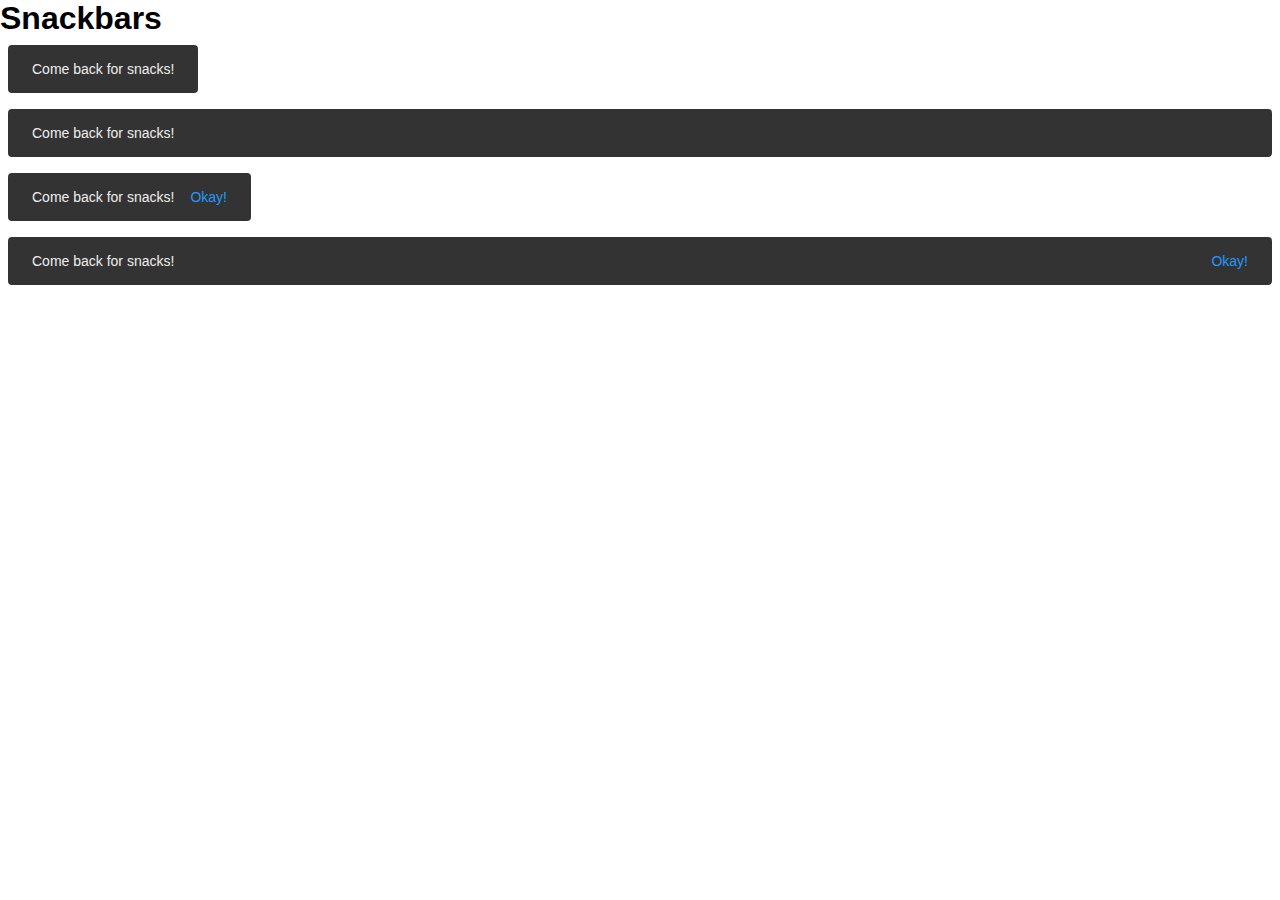
==== geo-css-19-06/index.html @ ca4b486c "initial version with snackbar" ====
<!DOCTYPE html>
<html>
<head>
    <meta charset='utf-8'>
    <meta http-equiv='X-UA-Compatible' content='IE=edge'>
    <title>Components</title>
    <meta name='viewport' content='width=device-width, initial-scale=1'>
    <link rel='stylesheet' type='text/css' href='css/index.css'>
    <!--<script src='main.js'></script>-->
</head>
<body>
    <article>
        <h1>Snackbars</h1>
        <section class="snackbar">
            <div class="snackbar__text">Come back for snacks!</div>
        </section>
        
        <section class="snackbar snackbar--full-width">
            <div class="snackbar__text">Come back for snacks!</div>
        </section>
        
        <section class="snackbar">
            <div class="snackbar__text">Come back for snacks!</div>
            <a class="snackbar__button" href="javascript:;">Okay!</a>
        </section>
        
        <section class="snackbar snackbar--full-width">
            <div class="snackbar__text">Come back for snacks!</div>
            <a class="snackbar__button" href="javascript:;">Okay!</a>
        </section>
    </article>
</body>
</html>
---- geo-css-19-06/css/index.css ----
html, body {
  padding: 0;
  margin: 0;
  width: 100%;
  font-size: 100%;
  font-family: -apple-system, BlinkMacSystemFont, "Segoe UI", Roboto, Oxygen, Ubuntu, Cantarell, "Open Sans", "Helvetica Neue", sans-serif;
}

* {
  margin: 0;
  padding: 0;
}

* {
  color: inherit;
  background: inherit;
  text-decoration: inherit;
}

a:hover {
  text-decoration: underline;
}

/*

42	66
33	53
26	43
20	34
16	28
13	24

	("xs":  (6px,8px)),
	("sm": (12px,16px)),
	("md": (18px,24px)),
	("lg": (24px,32px)),
	("xl": (72px,96px)),
	("none": (0px,0px))
*/
/*

42	66
33	53
26	43
20	34
16	28
13	24

	("xs":  (6px,8px)),
	("sm": (12px,16px)),
	("md": (18px,24px)),
	("lg": (24px,32px)),
	("xl": (72px,96px)),
	("none": (0px,0px))
*/
/*

42	66
33	53
26	43
20	34
16	28
13	24

	("xs":  (6px,8px)),
	("sm": (12px,16px)),
	("md": (18px,24px)),
	("lg": (24px,32px)),
	("xl": (72px,96px)),
	("none": (0px,0px))
*/
.snackbar {
  padding: 12px;
  margin: 6px;
  font-size: 14px;
  border-radius: 4px;
  display: inline-flex;
  align-items: center;
  background: #333;
  color: #eee;
}
@media (min-width: 600px) {
  .snackbar {
    padding: 13px;
  }
}
@media (min-width: 768px) {
  .snackbar {
    padding: 14px;
  }
}
@media (min-width: 992px) {
  .snackbar {
    padding: 15px;
  }
}
@media (min-width: 1200px) {
  .snackbar {
    padding: 16px;
  }
}
@media (min-width: 600px) {
  .snackbar {
    margin: 6.5px;
  }
}
@media (min-width: 768px) {
  .snackbar {
    margin: 7px;
  }
}
@media (min-width: 992px) {
  .snackbar {
    margin: 7.5px;
  }
}
@media (min-width: 1200px) {
  .snackbar {
    margin: 8px;
  }
}

.snackbar--full-width {
  display: flex;
}

.snackbar__text, .snackbar__button {
  margin-left: 6px;
  margin-right: 6px;
}
@media (min-width: 600px) {
  .snackbar__text, .snackbar__button {
    margin-left: 6.5px;
  }
}
@media (min-width: 768px) {
  .snackbar__text, .snackbar__button {
    margin-left: 7px;
  }
}
@media (min-width: 992px) {
  .snackbar__text, .snackbar__button {
    margin-left: 7.5px;
  }
}
@media (min-width: 1200px) {
  .snackbar__text, .snackbar__button {
    margin-left: 8px;
  }
}
@media (min-width: 600px) {
  .snackbar__text, .snackbar__button {
    margin-right: 6.5px;
  }
}
@media (min-width: 768px) {
  .snackbar__text, .snackbar__button {
    margin-right: 7px;
  }
}
@media (min-width: 992px) {
  .snackbar__text, .snackbar__button {
    margin-right: 7.5px;
  }
}
@media (min-width: 1200px) {
  .snackbar__text, .snackbar__button {
    margin-right: 8px;
  }
}

.snackbar__text {
  flex: 1;
  color: #eee;
}

.snackbar__button {
  color: #29f;
}

/*# sourceMappingURL=index.css.map */
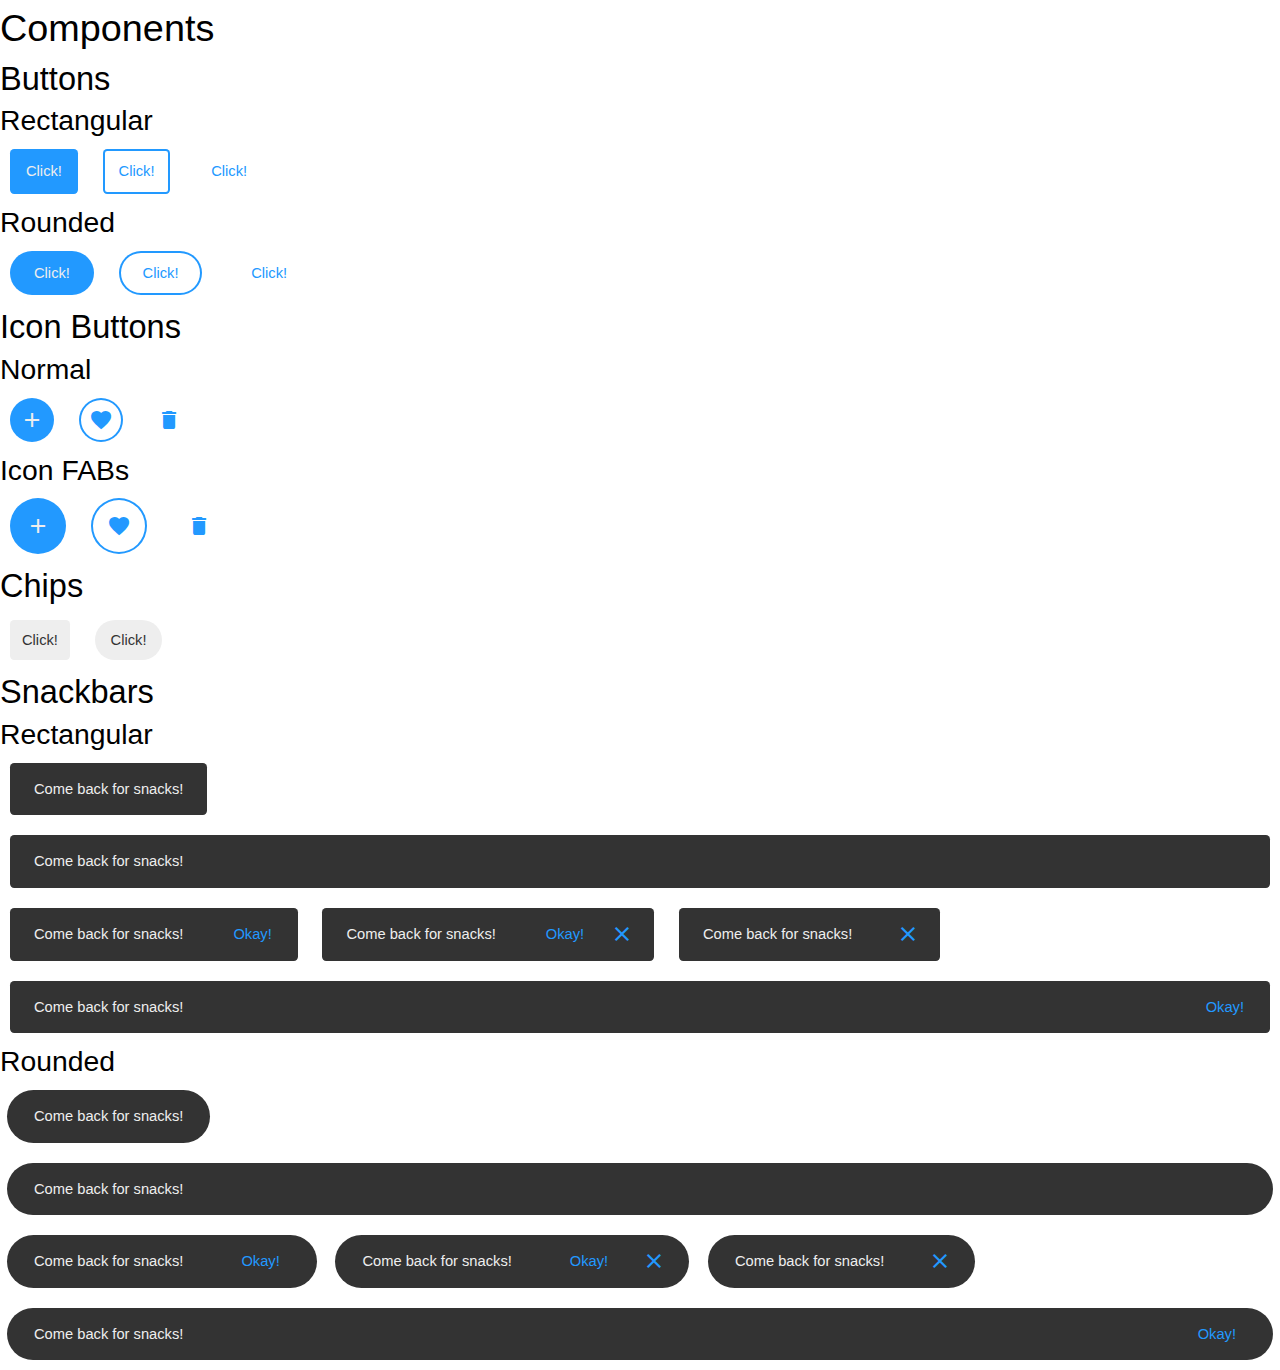
==== commit 74d47446: "new components, added demo" ====
--- a/geo-css-19-06/index.html
+++ b/geo-css-19-06/index.html
@@ -1,33 +1,135 @@
 <!DOCTYPE html>
-<html>
+<html lang="en">
 <head>
     <meta charset='utf-8'>
     <meta http-equiv='X-UA-Compatible' content='IE=edge'>
     <title>Components</title>
     <meta name='viewport' content='width=device-width, initial-scale=1'>
     <link rel='stylesheet' type='text/css' href='css/index.css'>
+    <link rel="stylesheet" type="text/css" href="https://fonts.googleapis.com/icon?family=Material+Icons">
     <!--<script src='main.js'></script>-->
 </head>
-<body>
+<body class="force-no-outline">
+    <h1>Components</h1>
     <article>
-        <h1>Snackbars</h1>
-        <section class="snackbar">
-            <div class="snackbar__text">Come back for snacks!</div>
+        <h2>Buttons</h2>
+        <section>
+        	<h3>Rectangular</h3>
+        	<button class="button">Click!</button>
+        	<button class="button button--outline">Click!</button>
+        	<button class="button button--text">Click!</button>
         </section>
         
-        <section class="snackbar snackbar--full-width">
-            <div class="snackbar__text">Come back for snacks!</div>
-        </section>
-        
-        <section class="snackbar">
-            <div class="snackbar__text">Come back for snacks!</div>
-            <a class="snackbar__button" href="javascript:;">Okay!</a>
-        </section>
-        
-        <section class="snackbar snackbar--full-width">
-            <div class="snackbar__text">Come back for snacks!</div>
-            <a class="snackbar__button" href="javascript:;">Okay!</a>
+        <section>
+        	<h3>Rounded</h3>
+        	<button class="button button--round">Click!</button>
+        	<button class="button button--round button--outline">Click!</button>
+        	<button class="button button--round button--text">Click!</button>
         </section>
     </article>
+    <article>
+        <h2>Icon Buttons</h2>
+        <section>
+            <h3>Normal</h3>
+        	<button class="material-icons button button--icon">add</button>
+        	<button class="material-icons button button--icon button--outline">favorite</button>
+        	<button class="material-icons button button--icon button--text">delete</button>
+        </section>
+        <section>
+            <h3>Icon FABs</h3>
+        	<button class="material-icons button button--icon-fab">add</button>
+        	<button class="material-icons button button--icon-fab button--outline">favorite</button>
+        	<button class="material-icons button button--icon-fab button--text">delete</button>
+        </section>
+    </article>
+    <article>
+        <h2>Chips</h2>
+        <section>
+        	<span class="chip">Click!</span>
+        	<span class="chip chip--round">Click!</span>
+        </section>
+    </article>
+    <article>
+        <h2>Snackbars</h2>
+        <section>
+            <h3>Rectangular</h3>
+            <section class="snackbar">
+                <div class="snackbar__text">Come back for snacks!</div>
+            </section>
+            
+            <section class="snackbar snackbar--full-width">
+                <div class="snackbar__text">Come back for snacks!</div>
+            </section>
+            
+            <section class="snackbar">
+                <div class="snackbar__text">Come back for snacks!</div>
+                <div class="snackbar__actions">
+                    <button class="button button--text">Okay!</button>
+                </div>
+            </section>
+
+            <section class="snackbar">
+                <div class="snackbar__text">Come back for snacks!</div>
+                <div class="snackbar__actions">
+                    <button class="button button--text">Okay!</button>
+                    <button class="material-icons button button--icon button--text">close</button>
+                </div>
+            </section>
+
+            <section class="snackbar">
+                <div class="snackbar__text">Come back for snacks!</div>
+                <div class="snackbar__actions">
+                    <button class="material-icons button button--icon button--text">close</button>
+                </div>
+            </section>
+            
+            <section class="snackbar snackbar--full-width">
+                <div class="snackbar__text">Come back for snacks!</div>
+                <div class="snackbar__actions">
+                    <button class="button button--text">Okay!</button>
+                </div>
+            </section>
+        </section>
+        <section>
+            <h3>Rounded</h3>
+            <section class="snackbar snackbar--round">
+                <div class="snackbar__text">Come back for snacks!</div>
+            </section>
+            
+            <section class="snackbar snackbar--full-width snackbar--round">
+                <div class="snackbar__text">Come back for snacks!</div>
+            </section>
+            
+            <section class="snackbar snackbar--round">
+                    <div class="snackbar__text">Come back for snacks!</div>
+                    <div class="snackbar__actions">
+                        <button class="button button--text button--round">Okay!</button>
+                    </div>
+                </section>
+    
+                <section class="snackbar snackbar--round">
+                    <div class="snackbar__text">Come back for snacks!</div>
+                    <div class="snackbar__actions">
+                        <button class="button button--text button--round">Okay!</button>
+                        <button class="material-icons button button--icon button--text">close</button>
+                    </div>
+                </section>
+    
+                <section class="snackbar snackbar--round">
+                    <div class="snackbar__text">Come back for snacks!</div>
+                    <div class="snackbar__actions">
+                        <button class="material-icons button button--icon button--text">close</button>
+                    </div>
+                </section>
+            
+            <section class="snackbar snackbar--full-width snackbar--round">
+                <div class="snackbar__text">Come back for snacks!</div>
+                <div class="snackbar__actions">
+                    <button class="button button--text button--round">Okay!</button>
+                </div>
+            </section>
+        </section>
+    </article>
+    <script src="js/accessible-focus.js"></script>
 </body>
 </html>
--- a/geo-css-19-06/css/index.css
+++ b/geo-css-19-06/css/index.css
@@ -1,181 +1 @@
-html, body {
-  padding: 0;
-  margin: 0;
-  width: 100%;
-  font-size: 100%;
-  font-family: -apple-system, BlinkMacSystemFont, "Segoe UI", Roboto, Oxygen, Ubuntu, Cantarell, "Open Sans", "Helvetica Neue", sans-serif;
-}
-
-* {
-  margin: 0;
-  padding: 0;
-}
-
-* {
-  color: inherit;
-  background: inherit;
-  text-decoration: inherit;
-}
-
-a:hover {
-  text-decoration: underline;
-}
-
-/*
-
-42	66
-33	53
-26	43
-20	34
-16	28
-13	24
-
-	("xs":  (6px,8px)),
-	("sm": (12px,16px)),
-	("md": (18px,24px)),
-	("lg": (24px,32px)),
-	("xl": (72px,96px)),
-	("none": (0px,0px))
-*/
-/*
-
-42	66
-33	53
-26	43
-20	34
-16	28
-13	24
-
-	("xs":  (6px,8px)),
-	("sm": (12px,16px)),
-	("md": (18px,24px)),
-	("lg": (24px,32px)),
-	("xl": (72px,96px)),
-	("none": (0px,0px))
-*/
-/*
-
-42	66
-33	53
-26	43
-20	34
-16	28
-13	24
-
-	("xs":  (6px,8px)),
-	("sm": (12px,16px)),
-	("md": (18px,24px)),
-	("lg": (24px,32px)),
-	("xl": (72px,96px)),
-	("none": (0px,0px))
-*/
-.snackbar {
-  padding: 12px;
-  margin: 6px;
-  font-size: 14px;
-  border-radius: 4px;
-  display: inline-flex;
-  align-items: center;
-  background: #333;
-  color: #eee;
-}
-@media (min-width: 600px) {
-  .snackbar {
-    padding: 13px;
-  }
-}
-@media (min-width: 768px) {
-  .snackbar {
-    padding: 14px;
-  }
-}
-@media (min-width: 992px) {
-  .snackbar {
-    padding: 15px;
-  }
-}
-@media (min-width: 1200px) {
-  .snackbar {
-    padding: 16px;
-  }
-}
-@media (min-width: 600px) {
-  .snackbar {
-    margin: 6.5px;
-  }
-}
-@media (min-width: 768px) {
-  .snackbar {
-    margin: 7px;
-  }
-}
-@media (min-width: 992px) {
-  .snackbar {
-    margin: 7.5px;
-  }
-}
-@media (min-width: 1200px) {
-  .snackbar {
-    margin: 8px;
-  }
-}
-
-.snackbar--full-width {
-  display: flex;
-}
-
-.snackbar__text, .snackbar__button {
-  margin-left: 6px;
-  margin-right: 6px;
-}
-@media (min-width: 600px) {
-  .snackbar__text, .snackbar__button {
-    margin-left: 6.5px;
-  }
-}
-@media (min-width: 768px) {
-  .snackbar__text, .snackbar__button {
-    margin-left: 7px;
-  }
-}
-@media (min-width: 992px) {
-  .snackbar__text, .snackbar__button {
-    margin-left: 7.5px;
-  }
-}
-@media (min-width: 1200px) {
-  .snackbar__text, .snackbar__button {
-    margin-left: 8px;
-  }
-}
-@media (min-width: 600px) {
-  .snackbar__text, .snackbar__button {
-    margin-right: 6.5px;
-  }
-}
-@media (min-width: 768px) {
-  .snackbar__text, .snackbar__button {
-    margin-right: 7px;
-  }
-}
-@media (min-width: 992px) {
-  .snackbar__text, .snackbar__button {
-    margin-right: 7.5px;
-  }
-}
-@media (min-width: 1200px) {
-  .snackbar__text, .snackbar__button {
-    margin-right: 8px;
-  }
-}
-
-.snackbar__text {
-  flex: 1;
-  color: #eee;
-}
-
-.snackbar__button {
-  color: #29f;
-}
-
-/*# sourceMappingURL=index.css.map */
+html,body,div,span,applet,object,iframe,h1,h2,h3,h4,h5,h6,p,blockquote,pre,a,abbr,acronym,address,big,cite,code,del,dfn,em,img,ins,kbd,q,s,samp,small,strike,strong,sub,sup,tt,var,b,u,i,center,dl,dt,dd,ol,ul,li,fieldset,form,label,legend,table,caption,tbody,tfoot,thead,tr,th,td,article,aside,canvas,details,embed,figure,figcaption,footer,header,hgroup,menu,nav,output,ruby,section,summary,time,mark,audio,video{margin:0;padding:0;border:0;font-size:100%;font:inherit;vertical-align:baseline}article,aside,details,figcaption,figure,footer,header,hgroup,menu,nav,section{display:block}body{line-height:1}ol,ul{list-style:none}blockquote,q{quotes:none}blockquote:before,blockquote:after,q:before,q:after{content:"";content:none}table{border-collapse:collapse;border-spacing:0}button{font-family:inherit}a{text-decoration:inherit}a:hover{text-decoration:underline}.force-no-outline button::-moz-focus-inner{border:0}.force-no-outline *{outline:none}html{font-size:100%;font-family:-apple-system,BlinkMacSystemFont,"Segoe UI",Roboto,Oxygen,Ubuntu,Cantarell,"Open Sans","Helvetica Neue",sans-serif}@media(min-width: 37.5rem){html{font-size:102.5%}}@media(min-width: 62rem){html{font-size:105%}}h1,.h1{font-size:2.25rem;font-weight:400;line-height:1.5}h2,.h2{font-size:1.9375rem;font-weight:400;line-height:1.4}h3,.h3{font-size:1.6875rem;font-weight:500;line-height:1.3}h4,.h4{font-size:1.5rem;font-weight:500;line-height:1.3}h5,.h5{font-size:1.3125rem;font-weight:500;line-height:1.2}h6,.h6{font-size:1.125rem;font-weight:600;line-height:1.2}p,.p1{font-size:1rem;font-weight:400;line-height:1.4}caption,figcaption,.p2{font-size:.875rem;font-weight:400;line-height:1.4}.button{padding-left:14px;padding-right:14px;padding-top:10px;padding-bottom:10px;margin:8px;font-size:.875rem;font-weight:400;line-height:1.4;border-radius:.25rem;position:relative;overflow:hidden;font-weight:500;background:#29f;color:#eee;border:0}@media(min-width: 37.5rem){.button{padding-left:15px}}@media(min-width: 62rem){.button{padding-left:16px}}@media(min-width: 37.5rem){.button{padding-right:15px}}@media(min-width: 62rem){.button{padding-right:16px}}@media(min-width: 37.5rem){.button{padding-top:11px}}@media(min-width: 62rem){.button{padding-top:12px}}@media(min-width: 37.5rem){.button{padding-bottom:11px}}@media(min-width: 62rem){.button{padding-bottom:12px}}@media(min-width: 37.5rem){.button{margin:9px}}@media(min-width: 62rem){.button{margin:10px}}.button::before,.button::after{content:"";position:absolute;top:0;left:0;right:0;bottom:0;background:currentColor;transition:opacity .1s ease-in;opacity:0}.button:hover::before,.button:focus::before,.button:active::after{opacity:.24}.button--round{padding-left:20px;padding-right:20px;border-radius:624.9375rem}@media(min-width: 37.5rem){.button--round{padding-left:22px}}@media(min-width: 62rem){.button--round{padding-left:24px}}@media(min-width: 37.5rem){.button--round{padding-right:22px}}@media(min-width: 62rem){.button--round{padding-right:24px}}.button--outline:hover::before,.button--outline:focus::before,.button--outline:active::after,.button--text:hover::before,.button--text:focus::before,.button--text:active::after{opacity:.18}.button--outline{box-shadow:inset #29f 0 0 0 2px;background:unset;color:#29f}.button--text{background:unset;color:#29f}.button--icon{padding:8px;border-radius:624.9375rem;font-weight:400;display:inline-block}@media(min-width: 37.5rem){.button--icon{padding:9px}}@media(min-width: 62rem){.button--icon{padding:10px}}.button--icon-fab{padding:14px;border-radius:624.9375rem;display:inline-block}@media(min-width: 37.5rem){.button--icon-fab{padding:15px}}@media(min-width: 62rem){.button--icon-fab{padding:16px}}.chip{padding-left:10px;padding-right:10px;padding-top:8px;padding-bottom:8px;margin:8px;font-size:.875rem;font-weight:400;line-height:1.4;border-radius:.25rem;display:inline-block;background:#eee;color:#333;border:0}@media(min-width: 37.5rem){.chip{padding-left:11px}}@media(min-width: 62rem){.chip{padding-left:12px}}@media(min-width: 37.5rem){.chip{padding-right:11px}}@media(min-width: 62rem){.chip{padding-right:12px}}@media(min-width: 37.5rem){.chip{padding-top:9px}}@media(min-width: 62rem){.chip{padding-top:10px}}@media(min-width: 37.5rem){.chip{padding-bottom:9px}}@media(min-width: 62rem){.chip{padding-bottom:10px}}@media(min-width: 37.5rem){.chip{margin:9px}}@media(min-width: 62rem){.chip{margin:10px}}.chip--round{padding-left:14px;padding-right:14px;border-radius:624.9375rem}@media(min-width: 37.5rem){.chip--round{padding-left:15px}}@media(min-width: 62rem){.chip--round{padding-left:16px}}@media(min-width: 37.5rem){.chip--round{padding-right:15px}}@media(min-width: 62rem){.chip--round{padding-right:16px}}.snackbar{margin:8px;font-size:.875rem;font-weight:400;line-height:1.4;border-radius:.25rem;display:inline-flex;align-items:center;background:#333;color:#eee}@media(min-width: 37.5rem){.snackbar{margin:9px}}@media(min-width: 62rem){.snackbar{margin:10px}}.snackbar--full-width{display:flex}.snackbar--round{border-radius:624.9375rem;padding-left:3px;padding-right:3px;margin-left:7px;margin-right:7px}.snackbar__text{margin-left:20px;margin-right:20px;margin-top:14px;margin-bottom:14px;color:#eee;flex:1}@media(min-width: 37.5rem){.snackbar__text{margin-left:22px}}@media(min-width: 62rem){.snackbar__text{margin-left:24px}}@media(min-width: 37.5rem){.snackbar__text{margin-right:22px}}@media(min-width: 62rem){.snackbar__text{margin-right:24px}}@media(min-width: 37.5rem){.snackbar__text{margin-top:15px}}@media(min-width: 62rem){.snackbar__text{margin-top:16px}}@media(min-width: 37.5rem){.snackbar__text{margin-bottom:15px}}@media(min-width: 62rem){.snackbar__text{margin-bottom:16px}}.snackbar__actions{display:flex;flex-direction:row;align-items:center;padding-left:8px;padding-right:8px}@media(min-width: 37.5rem){.snackbar__actions{padding-left:9px}}@media(min-width: 62rem){.snackbar__actions{padding-left:10px}}@media(min-width: 37.5rem){.snackbar__actions{padding-right:9px}}@media(min-width: 62rem){.snackbar__actions{padding-right:10px}}.snackbar__actions .button{margin:0;margin-left:0}@media(min-width: 37.5rem){.snackbar__actions .button{margin:0}}@media(min-width: 62rem){.snackbar__actions .button{margin:0}}/*# sourceMappingURL=index.css.map */
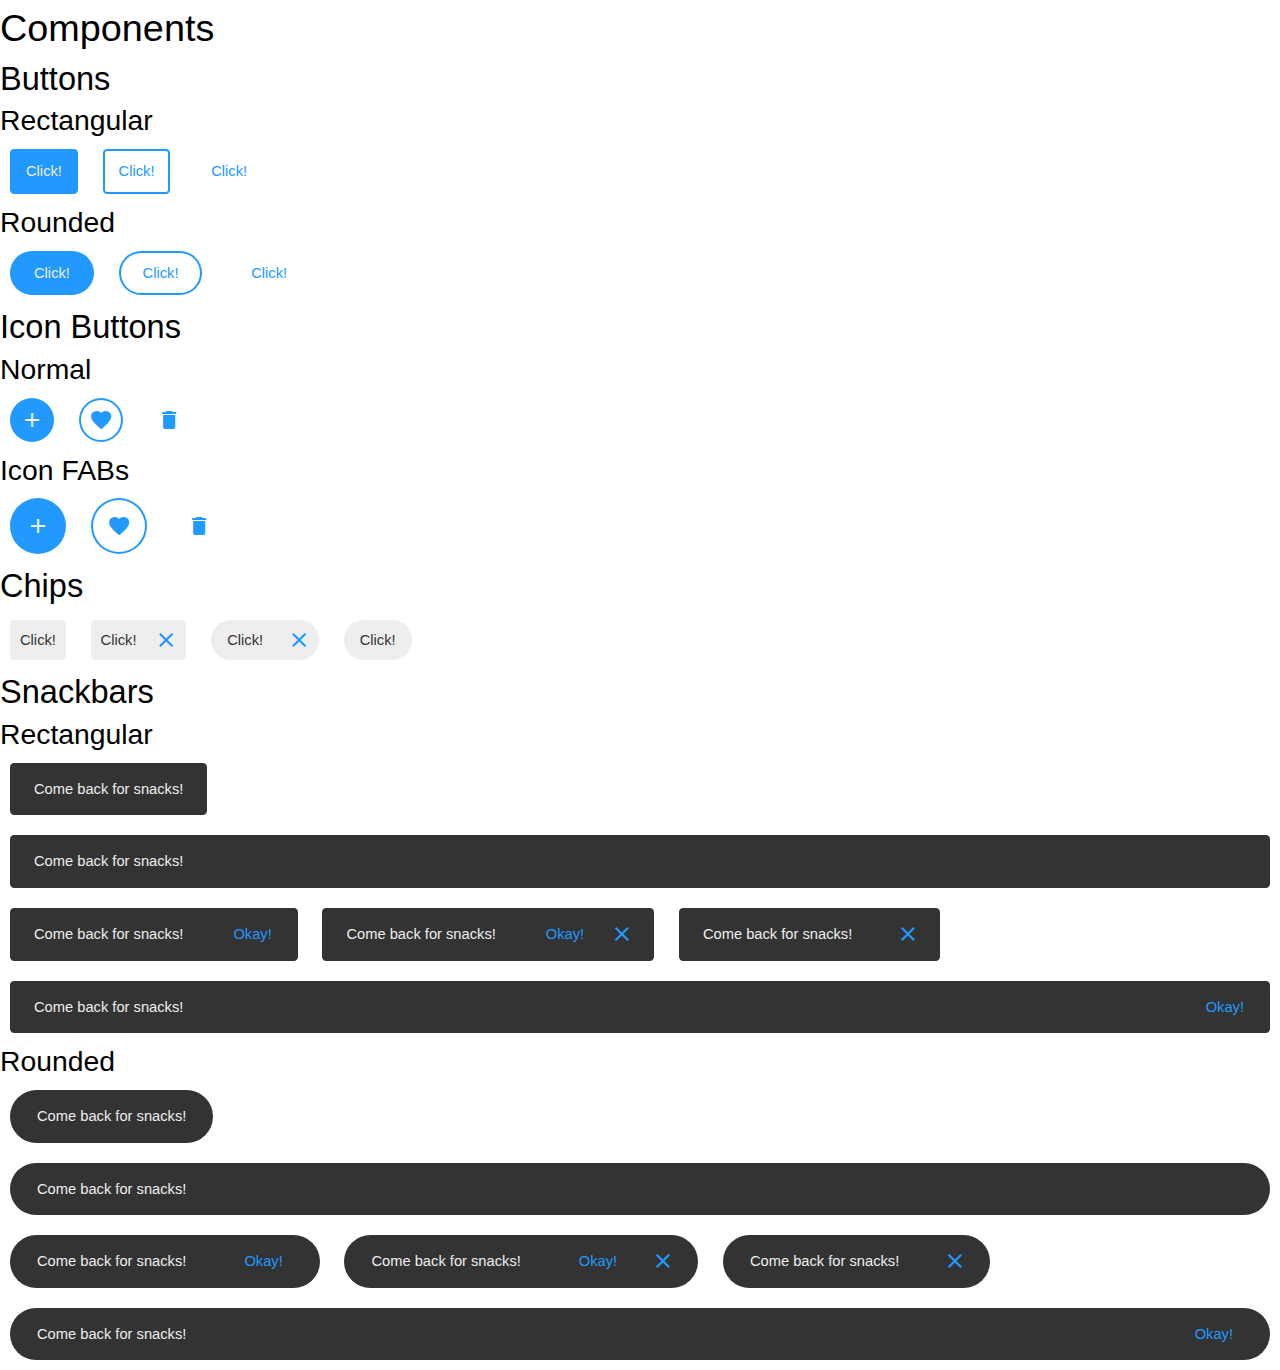
==== commit 16e113b8: "added css minifier, chip close buttons, minor fixes" ====
--- a/geo-css-19-06/index.html
+++ b/geo-css-19-06/index.html
@@ -1,13 +1,13 @@
 <!DOCTYPE html>
 <html lang="en">
 <head>
-    <meta charset='utf-8'>
-    <meta http-equiv='X-UA-Compatible' content='IE=edge'>
+    <meta charset="utf-8">
+    <meta http-equiv="X-UA-Compatible" content="IE=edge">
     <title>Components</title>
-    <meta name='viewport' content='width=device-width, initial-scale=1'>
-    <link rel='stylesheet' type='text/css' href='css/index.css'>
+    <meta name="viewport" content="width=device-width, initial-scale=1">
+    <link rel="stylesheet" type="text/css" href="css/index.min.css">
     <link rel="stylesheet" type="text/css" href="https://fonts.googleapis.com/icon?family=Material+Icons">
-    <!--<script src='main.js'></script>-->
+    <!--<script src="main.js"></script>-->
 </head>
 <body class="force-no-outline">
     <h1>Components</h1>
@@ -45,8 +45,20 @@
     <article>
         <h2>Chips</h2>
         <section>
-        	<span class="chip">Click!</span>
-        	<span class="chip chip--round">Click!</span>
+        	<div class="chip">
+                <span class="chip__text">Click!</span>
+            </div>
+        	<div class="chip">
+        		<span class="chip__text">Click!</span>
+        		<button class="material-icons button button--icon button--text">close</button>
+        	</div>
+        	<div class="chip chip--round">
+        		<span class="chip__text">Click!</span>
+        		<button class="material-icons button button--icon button--text">close</button>
+        	</div>
+        	<div class="chip chip--round">
+                <span class="chip__text">Click!</span>
+            </div>
         </section>
     </article>
     <article>
--- a/geo-css-19-06/css/index.min.css
+++ b/geo-css-19-06/css/index.min.css
@@ -0,0 +1 @@
+a,abbr,acronym,address,applet,article,aside,audio,b,big,blockquote,body,canvas,caption,center,cite,code,dd,del,details,dfn,div,dl,dt,em,embed,fieldset,figcaption,figure,footer,form,h1,h2,h3,h4,h5,h6,header,hgroup,html,i,iframe,img,ins,kbd,label,legend,li,mark,menu,nav,object,ol,output,p,pre,q,ruby,s,samp,section,small,span,strike,strong,sub,summary,sup,table,tbody,td,tfoot,th,thead,time,tr,tt,u,ul,var,video{margin:0;padding:0;border:0;font:inherit;vertical-align:baseline}article,aside,details,figcaption,figure,footer,header,hgroup,menu,nav,section{display:block}body{line-height:1}ol,ul{list-style:none}blockquote,q{quotes:none}blockquote:after,blockquote:before,q:after,q:before{content:none}table{border-collapse:collapse;border-spacing:0}button{font-family:inherit}a{text-decoration:inherit}a:hover{text-decoration:underline}.force-no-outline button::-moz-focus-inner{border:0}.force-no-outline *{outline:0}html{font-size:100%;font-family:-apple-system,BlinkMacSystemFont,"Segoe UI",Roboto,Oxygen,Ubuntu,Cantarell,"Open Sans","Helvetica Neue",sans-serif}.h1,.h2,h1,h2{font-size:2.25rem;font-weight:400;line-height:1.5}.h2,h2{font-size:1.9375rem;line-height:1.4}.h3,.h4,.h5,.h6,h3,h4,h5,h6{font-size:1.6875rem;font-weight:500;line-height:1.3}.h4,.h5,.h6,h4,h5,h6{font-size:1.5rem}.h5,.h6,h5,h6{font-size:1.3125rem;line-height:1.2}.h6,h6{font-size:1.125rem;font-weight:600}.button,.p1,.p2,caption,figcaption,p{font-size:1rem;font-weight:400;line-height:1.4}.button,.p2,caption,figcaption{font-size:.875rem}.button{padding:10px 14px;margin:8px;border-radius:.25rem;position:relative;overflow:hidden;font-weight:500;background:#29f;color:#eee;border:0}.button::after,.button::before{content:"";position:absolute;top:0;left:0;right:0;bottom:0;background:currentColor;transition:opacity .1s ease-in;opacity:0}.button:active::after,.button:focus::before,.button:hover::before{opacity:.24}.button--round{padding-left:20px;padding-right:20px;border-radius:624.9375rem}.button--outline:active::after,.button--outline:focus::before,.button--outline:hover::before,.button--text:active::after,.button--text:focus::before,.button--text:hover::before{opacity:.16}.button--outline{box-shadow:inset currentColor 0 0 0 2px}.button--outline,.button--text{background:unset;color:#29f}.button--icon,.button--icon-fab{border-radius:624.9375rem;display:inline-block}.button--icon{font-weight:400;padding:8px}.button--icon-fab{padding:14px}.chip{margin:8px;font-size:.875rem;font-weight:400;line-height:1.4;border-radius:.25rem;display:inline-flex;align-items:center;background:#eee;color:#333;border:0}.chip .chip__text{padding:8px}.chip .button{padding:6px;margin:0}.chip--round{border-radius:624.9375rem}.chip--round .chip__text{padding-left:14px;padding-right:14px}.snackbar{margin:8px;font-size:.875rem;font-weight:400;line-height:1.4;border-radius:.25rem;display:inline-flex;align-items:center;background:#333;color:#eee}.snackbar--full-width{display:flex}.snackbar--round{border-radius:624.9375rem;padding-left:3px;padding-right:3px;margin-left:7px;margin-right:7px}.snackbar__text{margin:14px 20px;color:#eee;flex:1}.snackbar__actions{display:flex;flex-direction:row;align-items:center;padding-left:8px;padding-right:8px}.snackbar__actions .button{margin:0}@media (min-width:37.5rem){html{font-size:102.5%}.button{padding:11px 15px;margin:9px}.button--round{padding-left:22px;padding-right:22px}.button--icon{padding:9px}.button--icon-fab{padding:15px}.chip,.snackbar{margin:9px}.chip .chip__text{padding:9px}.chip .button{padding:7px;margin:0}.chip--round .chip__text{padding-left:15px;padding-right:15px}.snackbar__text{margin:15px 22px}.snackbar__actions{padding-left:9px;padding-right:9px}.snackbar__actions .button{margin:0}}@media (min-width:62rem){html{font-size:105%}.button{padding:12px 16px;margin:10px}.button--round{padding-left:24px;padding-right:24px}.button--icon{padding:10px}.button--icon-fab{padding:16px}.chip,.snackbar{margin:10px}.chip .chip__text{padding:10px}.chip .button{padding:8px;margin:0}.chip--round .chip__text{padding-left:16px;padding-right:16px}.snackbar__text{margin:16px 24px}.snackbar__actions{padding-left:10px;padding-right:10px}.snackbar__actions .button{margin:0}}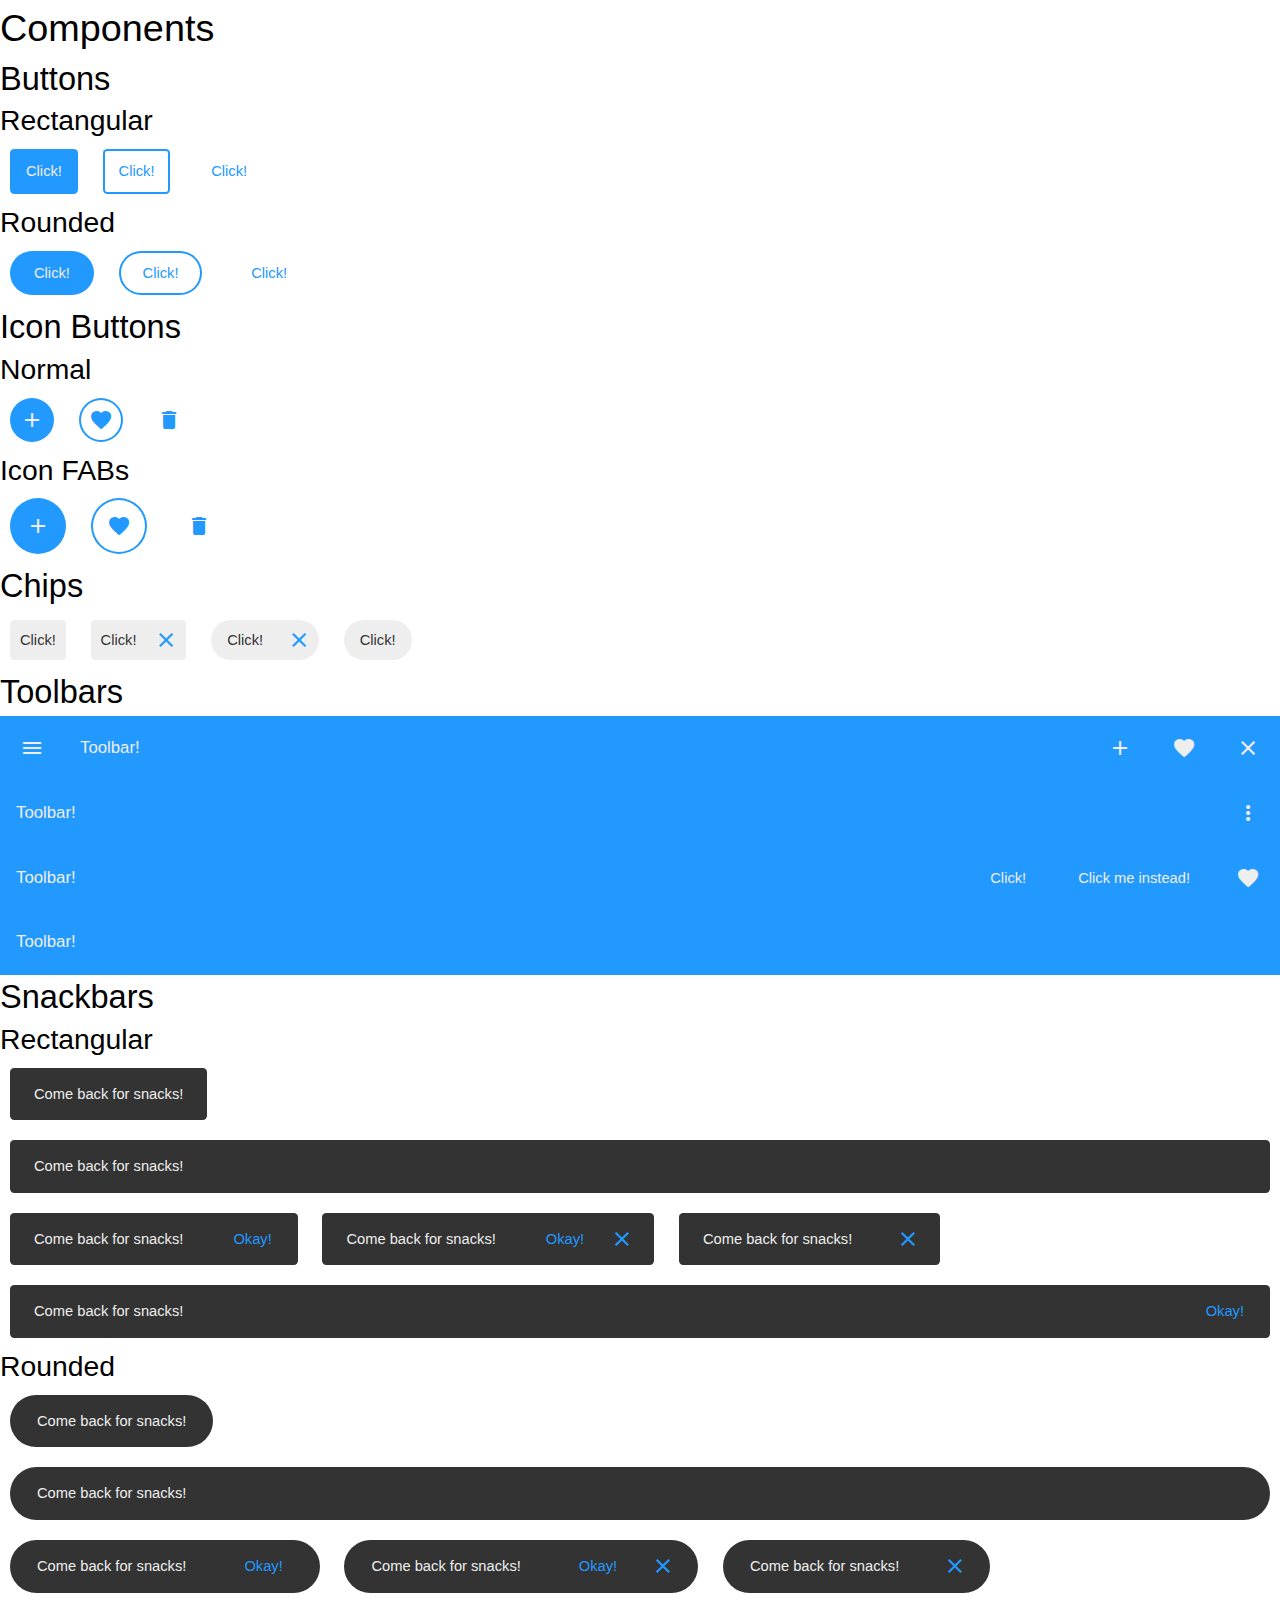
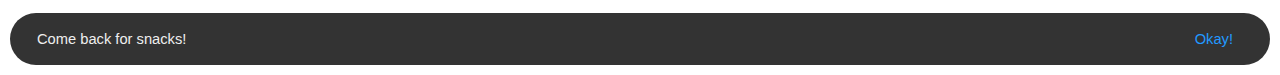
==== commit 108f754d: "add toolbar css" ====
--- a/geo-css-19-06/index.html
+++ b/geo-css-19-06/index.html
@@ -59,6 +59,42 @@
         	<div class="chip chip--round">
                 <span class="chip__text">Click!</span>
             </div>
+        </section>
+    </article>
+    <article>
+        <h2>Toolbars</h2>
+        <section>
+        	<header class="toolbar">
+                <div class="toolbar__actions">
+        	        <button class="material-icons button button--icon">menu</button>
+                </div>
+                <div class="toolbar__text">Toolbar!</div>
+                <div class="toolbar__actions">
+        	        <button class="material-icons button button--icon">add</button>
+        	        <button class="material-icons button button--icon">favorite</button>
+        	        <button class="material-icons button button--icon">close</button>
+                </div>
+            </header>
+
+        	<header class="toolbar">
+                <div class="toolbar__text">Toolbar!</div>
+                <div class="toolbar__actions">
+        	        <button class="material-icons button button--icon">more_vert</button>
+                </div>
+            </header>
+
+            <header class="toolbar">
+                <div class="toolbar__text">Toolbar!</div>
+                <div class="toolbar__actions">
+                    <button class="button">Click!</button>
+                    <button class="button">Click me instead!</button>
+        	        <button class="material-icons button button--icon">favorite</button>
+                </div>
+            </header>
+
+            <header class="toolbar">
+                <div class="toolbar__text">Toolbar!</div>
+            </header>
         </section>
     </article>
     <article>
--- a/geo-css-19-06/css/index.min.css
+++ b/geo-css-19-06/css/index.min.css
@@ -1 +1 @@
-a,abbr,acronym,address,applet,article,aside,audio,b,big,blockquote,body,canvas,caption,center,cite,code,dd,del,details,dfn,div,dl,dt,em,embed,fieldset,figcaption,figure,footer,form,h1,h2,h3,h4,h5,h6,header,hgroup,html,i,iframe,img,ins,kbd,label,legend,li,mark,menu,nav,object,ol,output,p,pre,q,ruby,s,samp,section,small,span,strike,strong,sub,summary,sup,table,tbody,td,tfoot,th,thead,time,tr,tt,u,ul,var,video{margin:0;padding:0;border:0;font:inherit;vertical-align:baseline}article,aside,details,figcaption,figure,footer,header,hgroup,menu,nav,section{display:block}body{line-height:1}ol,ul{list-style:none}blockquote,q{quotes:none}blockquote:after,blockquote:before,q:after,q:before{content:none}table{border-collapse:collapse;border-spacing:0}button{font-family:inherit}a{text-decoration:inherit}a:hover{text-decoration:underline}.force-no-outline button::-moz-focus-inner{border:0}.force-no-outline *{outline:0}html{font-size:100%;font-family:-apple-system,BlinkMacSystemFont,"Segoe UI",Roboto,Oxygen,Ubuntu,Cantarell,"Open Sans","Helvetica Neue",sans-serif}.h1,.h2,h1,h2{font-size:2.25rem;font-weight:400;line-height:1.5}.h2,h2{font-size:1.9375rem;line-height:1.4}.h3,.h4,.h5,.h6,h3,h4,h5,h6{font-size:1.6875rem;font-weight:500;line-height:1.3}.h4,.h5,.h6,h4,h5,h6{font-size:1.5rem}.h5,.h6,h5,h6{font-size:1.3125rem;line-height:1.2}.h6,h6{font-size:1.125rem;font-weight:600}.button,.p1,.p2,caption,figcaption,p{font-size:1rem;font-weight:400;line-height:1.4}.button,.p2,caption,figcaption{font-size:.875rem}.button{padding:10px 14px;margin:8px;border-radius:.25rem;position:relative;overflow:hidden;font-weight:500;background:#29f;color:#eee;border:0}.button::after,.button::before{content:"";position:absolute;top:0;left:0;right:0;bottom:0;background:currentColor;transition:opacity .1s ease-in;opacity:0}.button:active::after,.button:focus::before,.button:hover::before{opacity:.24}.button--round{padding-left:20px;padding-right:20px;border-radius:624.9375rem}.button--outline:active::after,.button--outline:focus::before,.button--outline:hover::before,.button--text:active::after,.button--text:focus::before,.button--text:hover::before{opacity:.16}.button--outline{box-shadow:inset currentColor 0 0 0 2px}.button--outline,.button--text{background:unset;color:#29f}.button--icon,.button--icon-fab{border-radius:624.9375rem;display:inline-block}.button--icon{font-weight:400;padding:8px}.button--icon-fab{padding:14px}.chip{margin:8px;font-size:.875rem;font-weight:400;line-height:1.4;border-radius:.25rem;display:inline-flex;align-items:center;background:#eee;color:#333;border:0}.chip .chip__text{padding:8px}.chip .button{padding:6px;margin:0}.chip--round{border-radius:624.9375rem}.chip--round .chip__text{padding-left:14px;padding-right:14px}.snackbar{margin:8px;font-size:.875rem;font-weight:400;line-height:1.4;border-radius:.25rem;display:inline-flex;align-items:center;background:#333;color:#eee}.snackbar--full-width{display:flex}.snackbar--round{border-radius:624.9375rem;padding-left:3px;padding-right:3px;margin-left:7px;margin-right:7px}.snackbar__text{margin:14px 20px;color:#eee;flex:1}.snackbar__actions{display:flex;flex-direction:row;align-items:center;padding-left:8px;padding-right:8px}.snackbar__actions .button{margin:0}@media (min-width:37.5rem){html{font-size:102.5%}.button{padding:11px 15px;margin:9px}.button--round{padding-left:22px;padding-right:22px}.button--icon{padding:9px}.button--icon-fab{padding:15px}.chip,.snackbar{margin:9px}.chip .chip__text{padding:9px}.chip .button{padding:7px;margin:0}.chip--round .chip__text{padding-left:15px;padding-right:15px}.snackbar__text{margin:15px 22px}.snackbar__actions{padding-left:9px;padding-right:9px}.snackbar__actions .button{margin:0}}@media (min-width:62rem){html{font-size:105%}.button{padding:12px 16px;margin:10px}.button--round{padding-left:24px;padding-right:24px}.button--icon{padding:10px}.button--icon-fab{padding:16px}.chip,.snackbar{margin:10px}.chip .chip__text{padding:10px}.chip .button{padding:8px;margin:0}.chip--round .chip__text{padding-left:16px;padding-right:16px}.snackbar__text{margin:16px 24px}.snackbar__actions{padding-left:10px;padding-right:10px}.snackbar__actions .button{margin:0}}+a,abbr,acronym,address,applet,article,aside,audio,b,big,blockquote,body,canvas,caption,center,cite,code,dd,del,details,dfn,div,dl,dt,em,embed,fieldset,figcaption,figure,footer,form,h1,h2,h3,h4,h5,h6,header,hgroup,html,i,iframe,img,ins,kbd,label,legend,li,mark,menu,nav,object,ol,output,p,pre,q,ruby,s,samp,section,small,span,strike,strong,sub,summary,sup,table,tbody,td,tfoot,th,thead,time,tr,tt,u,ul,var,video{margin:0;padding:0;border:0;font:inherit;vertical-align:baseline}article,aside,details,figcaption,figure,footer,header,hgroup,menu,nav,section{display:block}body{line-height:1}ol,ul{list-style:none}blockquote,q{quotes:none}blockquote:after,blockquote:before,q:after,q:before{content:none}table{border-collapse:collapse;border-spacing:0}button{font-family:inherit}a{text-decoration:inherit}a:hover{text-decoration:underline}.force-no-outline button::-moz-focus-inner{border:0}.force-no-outline *{outline:0}html{font-size:100%;font-family:-apple-system,BlinkMacSystemFont,"Segoe UI",Roboto,Oxygen,Ubuntu,Cantarell,"Open Sans","Helvetica Neue",sans-serif}.h1,.h2,h1,h2{font-size:2.25rem;font-weight:400;line-height:1.5}.h2,h2{font-size:1.9375rem;line-height:1.4}.h3,.h4,.h5,.h6,h3,h4,h5,h6{font-size:1.6875rem;font-weight:500;line-height:1.3}.h4,.h5,.h6,h4,h5,h6{font-size:1.5rem}.h5,.h6,h5,h6{font-size:1.3125rem;line-height:1.2}.h6,h6{font-size:1.125rem;font-weight:600}.button,.p1,.p2,caption,figcaption,p{font-size:1rem;font-weight:400;line-height:1.4}.button,.p2,caption,figcaption{font-size:.875rem}.button{padding:10px 14px;margin:8px;border-radius:.25rem;position:relative;overflow:hidden;font-weight:500;background:#29f;color:#eee;border:0}.button::after,.button::before{content:"";position:absolute;top:0;left:0;right:0;bottom:0;background:currentColor;transition:opacity .1s ease-in;opacity:0}.button:active::after,.button:focus::before,.button:hover::before{opacity:.24}.button--round{padding-left:20px;padding-right:20px;border-radius:624.9375rem}.button--outline:active::after,.button--outline:focus::before,.button--outline:hover::before,.button--text:active::after,.button--text:focus::before,.button--text:hover::before{opacity:.16}.button--outline{box-shadow:inset currentColor 0 0 0 2px}.button--outline,.button--text{background:unset;color:#29f}.button--icon,.button--icon-fab{border-radius:624.9375rem;display:inline-block}.button--icon{font-weight:400;padding:8px}.button--icon-fab{padding:14px}.chip{margin:8px;font-size:.875rem;font-weight:400;line-height:1.4;border-radius:.25rem;display:inline-flex;align-items:center;background:#eee;color:#333;border:0}.chip .chip__text{padding:8px}.chip .button{padding:6px;margin:0}.chip--round{border-radius:624.9375rem}.chip--round .chip__text{padding-left:14px;padding-right:14px}.toolbar{display:flex;flex-direction:row;align-items:center;background:#29f;color:#eee}.toolbar__text{padding:20px 14px;flex:1}.snackbar,.toolbar__actions{display:inline-flex;align-items:center}.toolbar__actions{flex-direction:row;margin:0}.snackbar{margin:8px;font-size:.875rem;font-weight:400;line-height:1.4;border-radius:.25rem;background:#333;color:#eee}.snackbar--full-width{display:flex}.snackbar--round{border-radius:624.9375rem;padding-left:3px;padding-right:3px;margin-left:7px;margin-right:7px}.snackbar__text{margin:14px 20px;color:#eee;flex:1}.snackbar__actions{display:flex;flex-direction:row;align-items:center;padding-left:8px;padding-right:8px}.snackbar__actions .button{margin:0}@media (min-width:37.5rem){html{font-size:102.5%}.button{padding:11px 15px;margin:9px}.button--round{padding-left:22px;padding-right:22px}.button--icon{padding:9px}.button--icon-fab{padding:15px}.chip{margin:9px}.chip .chip__text{padding:9px}.chip .button{padding:7px;margin:0}.chip--round .chip__text{padding-left:15px;padding-right:15px}.toolbar__text{padding:22px 15px}.snackbar__actions .button,.toolbar__actions{margin:0}.snackbar{margin:9px}.snackbar__text{margin:15px 22px}.snackbar__actions{padding-left:9px;padding-right:9px}}@media (min-width:62rem){html{font-size:105%}.button{padding:12px 16px;margin:10px}.button--round{padding-left:24px;padding-right:24px}.button--icon{padding:10px}.button--icon-fab{padding:16px}.chip{margin:10px}.chip .chip__text{padding:10px}.chip .button{padding:8px;margin:0}.chip--round .chip__text{padding-left:16px;padding-right:16px}.toolbar__text{padding:24px 16px}.snackbar__actions .button,.toolbar__actions{margin:0}.snackbar{margin:10px}.snackbar__text{margin:16px 24px}.snackbar__actions{padding-left:10px;padding-right:10px}}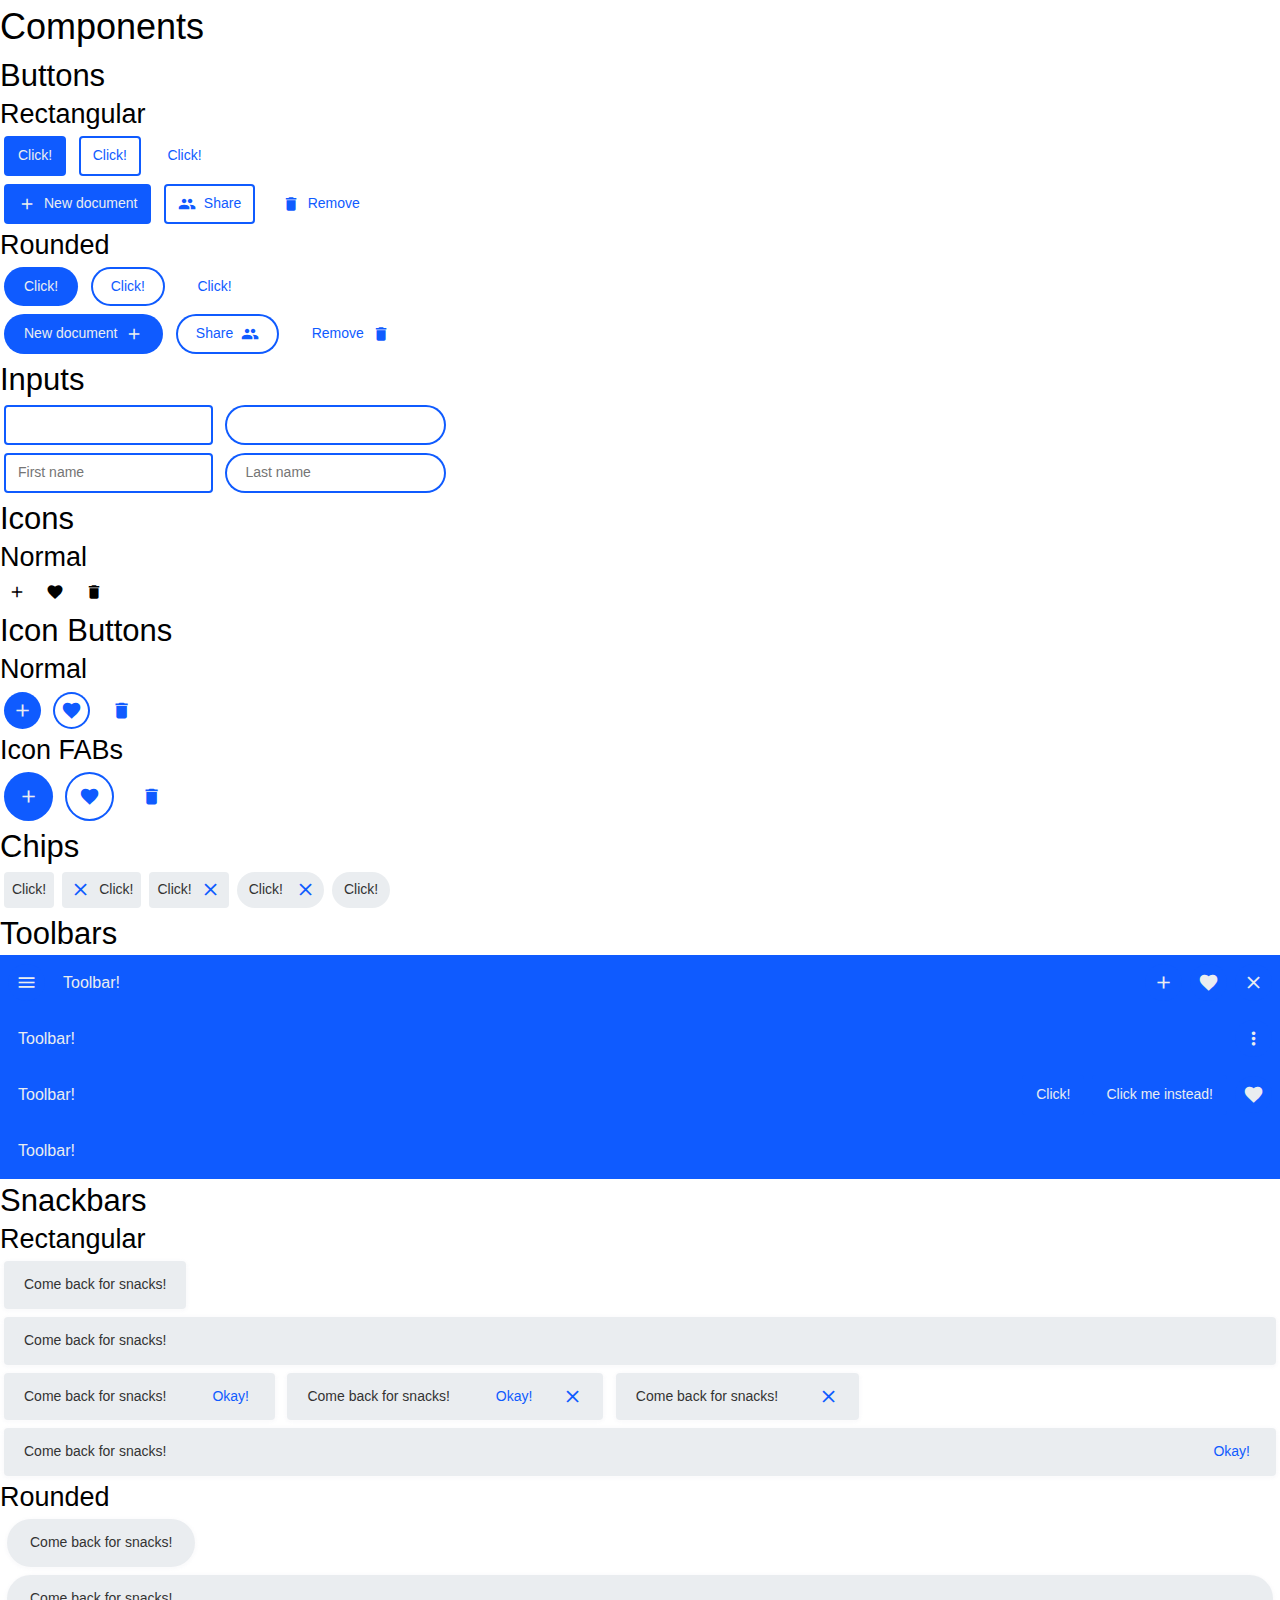
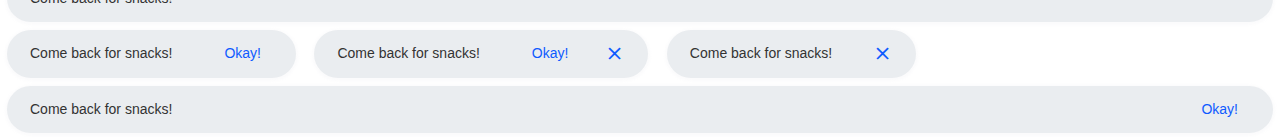
==== commit 762c8034: "new colors, added shadows, added inputs, new merge script" ====
--- a/geo-css-19-06/index.html
+++ b/geo-css-19-06/index.html
@@ -5,8 +5,8 @@
     <meta http-equiv="X-UA-Compatible" content="IE=edge">
     <title>Components</title>
     <meta name="viewport" content="width=device-width, initial-scale=1">
+    <link rel="stylesheet" type="text/css" href="https://fonts.googleapis.com/icon?family=Material+Icons">
     <link rel="stylesheet" type="text/css" href="css/index.min.css">
-    <link rel="stylesheet" type="text/css" href="https://fonts.googleapis.com/icon?family=Material+Icons">
     <!--<script src="main.js"></script>-->
 </head>
 <body class="force-no-outline">
@@ -17,14 +17,70 @@
         	<h3>Rectangular</h3>
         	<button class="button">Click!</button>
         	<button class="button button--outline">Click!</button>
-        	<button class="button button--text">Click!</button>
+            <button class="button button--text">Click!</button>
+            
+            <div>
+                <button class="button">
+                    <span class="material-icons icon">add</span>
+                    <span class="icon-separator"></span>
+                    New document
+                </button>
+                <button class="button button--outline">
+                    <span class="material-icons icon">people</span>
+                    <span class="icon-separator"></span>
+                    Share
+                </button>
+                <button class="button button--text">
+                    <span class="material-icons icon">delete</span>
+                    <span class="icon-separator"></span>
+                    Remove
+                </button>
+            </div>
         </section>
         
         <section>
         	<h3>Rounded</h3>
         	<button class="button button--round">Click!</button>
         	<button class="button button--round button--outline">Click!</button>
-        	<button class="button button--round button--text">Click!</button>
+            <button class="button button--round button--text">Click!</button>
+
+            <div>
+                <button class="button button--round">
+                    New document
+                    <span class="icon-separator"></span>
+                    <span class="material-icons icon">add</span>
+                </button>
+                <button class="button button--round button--outline">
+                    Share
+                    <span class="icon-separator"></span>
+                    <span class="material-icons icon">people</span>
+                </button>
+                <button class="button button--round button--text">
+                    Remove
+                    <span class="icon-separator"></span>
+                    <span class="material-icons icon">delete</span>
+                </button>
+            </div>
+        </section>
+    </article>
+    <article>
+        <h2>Inputs</h2>
+        <section>
+        	<input type="text" class="input"/>
+            <input type="text" class="input input--round"/>
+        </section>
+        <section>
+        	<input type="text" placeholder="First name" class="input"/>
+        	<input type="text" placeholder="Last name"class="input input--round"/>
+        </section>
+    </article>
+    <article>
+        <h2>Icons</h2>
+        <section>
+            <h3>Normal</h3>
+        	<span class="material-icons icon">add</span>
+        	<span class="material-icons icon">favorite</span>
+        	<span class="material-icons icon">delete</span>
         </section>
     </article>
     <article>
@@ -44,8 +100,16 @@
     </article>
     <article>
         <h2>Chips</h2>
-        <section>
+        <section style="display:flex;">
+
+            <!-- TODO investigate why need flex... is it -->
+            <!-- for the block formatting context? -->
+            
         	<div class="chip">
+                <span class="chip__text">Click!</span>
+            </div>
+        	<div class="chip">
+        		<button class="material-icons button button--icon button--text">close</button>
                 <span class="chip__text">Click!</span>
             </div>
         	<div class="chip">
--- a/geo-css-19-06/css/index.min.css
+++ b/geo-css-19-06/css/index.min.css
@@ -1 +1 @@
-a,abbr,acronym,address,applet,article,aside,audio,b,big,blockquote,body,canvas,caption,center,cite,code,dd,del,details,dfn,div,dl,dt,em,embed,fieldset,figcaption,figure,footer,form,h1,h2,h3,h4,h5,h6,header,hgroup,html,i,iframe,img,ins,kbd,label,legend,li,mark,menu,nav,object,ol,output,p,pre,q,ruby,s,samp,section,small,span,strike,strong,sub,summary,sup,table,tbody,td,tfoot,th,thead,time,tr,tt,u,ul,var,video{margin:0;padding:0;border:0;font:inherit;vertical-align:baseline}article,aside,details,figcaption,figure,footer,header,hgroup,menu,nav,section{display:block}body{line-height:1}ol,ul{list-style:none}blockquote,q{quotes:none}blockquote:after,blockquote:before,q:after,q:before{content:none}table{border-collapse:collapse;border-spacing:0}button{font-family:inherit}a{text-decoration:inherit}a:hover{text-decoration:underline}.force-no-outline button::-moz-focus-inner{border:0}.force-no-outline *{outline:0}html{font-size:100%;font-family:-apple-system,BlinkMacSystemFont,"Segoe UI",Roboto,Oxygen,Ubuntu,Cantarell,"Open Sans","Helvetica Neue",sans-serif}.h1,.h2,h1,h2{font-size:2.25rem;font-weight:400;line-height:1.5}.h2,h2{font-size:1.9375rem;line-height:1.4}.h3,.h4,.h5,.h6,h3,h4,h5,h6{font-size:1.6875rem;font-weight:500;line-height:1.3}.h4,.h5,.h6,h4,h5,h6{font-size:1.5rem}.h5,.h6,h5,h6{font-size:1.3125rem;line-height:1.2}.h6,h6{font-size:1.125rem;font-weight:600}.button,.p1,.p2,caption,figcaption,p{font-size:1rem;font-weight:400;line-height:1.4}.button,.p2,caption,figcaption{font-size:.875rem}.button{padding:10px 14px;margin:8px;border-radius:.25rem;position:relative;overflow:hidden;font-weight:500;background:#29f;color:#eee;border:0}.button::after,.button::before{content:"";position:absolute;top:0;left:0;right:0;bottom:0;background:currentColor;transition:opacity .1s ease-in;opacity:0}.button:active::after,.button:focus::before,.button:hover::before{opacity:.24}.button--round{padding-left:20px;padding-right:20px;border-radius:624.9375rem}.button--outline:active::after,.button--outline:focus::before,.button--outline:hover::before,.button--text:active::after,.button--text:focus::before,.button--text:hover::before{opacity:.16}.button--outline{box-shadow:inset currentColor 0 0 0 2px}.button--outline,.button--text{background:unset;color:#29f}.button--icon,.button--icon-fab{border-radius:624.9375rem;display:inline-block}.button--icon{font-weight:400;padding:8px}.button--icon-fab{padding:14px}.chip{margin:8px;font-size:.875rem;font-weight:400;line-height:1.4;border-radius:.25rem;display:inline-flex;align-items:center;background:#eee;color:#333;border:0}.chip .chip__text{padding:8px}.chip .button{padding:6px;margin:0}.chip--round{border-radius:624.9375rem}.chip--round .chip__text{padding-left:14px;padding-right:14px}.toolbar{display:flex;flex-direction:row;align-items:center;background:#29f;color:#eee}.toolbar__text{padding:20px 14px;flex:1}.snackbar,.toolbar__actions{display:inline-flex;align-items:center}.toolbar__actions{flex-direction:row;margin:0}.snackbar{margin:8px;font-size:.875rem;font-weight:400;line-height:1.4;border-radius:.25rem;background:#333;color:#eee}.snackbar--full-width{display:flex}.snackbar--round{border-radius:624.9375rem;padding-left:3px;padding-right:3px;margin-left:7px;margin-right:7px}.snackbar__text{margin:14px 20px;color:#eee;flex:1}.snackbar__actions{display:flex;flex-direction:row;align-items:center;padding-left:8px;padding-right:8px}.snackbar__actions .button{margin:0}@media (min-width:37.5rem){html{font-size:102.5%}.button{padding:11px 15px;margin:9px}.button--round{padding-left:22px;padding-right:22px}.button--icon{padding:9px}.button--icon-fab{padding:15px}.chip{margin:9px}.chip .chip__text{padding:9px}.chip .button{padding:7px;margin:0}.chip--round .chip__text{padding-left:15px;padding-right:15px}.toolbar__text{padding:22px 15px}.snackbar__actions .button,.toolbar__actions{margin:0}.snackbar{margin:9px}.snackbar__text{margin:15px 22px}.snackbar__actions{padding-left:9px;padding-right:9px}}@media (min-width:62rem){html{font-size:105%}.button{padding:12px 16px;margin:10px}.button--round{padding-left:24px;padding-right:24px}.button--icon{padding:10px}.button--icon-fab{padding:16px}.chip{margin:10px}.chip .chip__text{padding:10px}.chip .button{padding:8px;margin:0}.chip--round .chip__text{padding-left:16px;padding-right:16px}.toolbar__text{padding:24px 16px}.snackbar__actions .button,.toolbar__actions{margin:0}.snackbar{margin:10px}.snackbar__text{margin:16px 24px}.snackbar__actions{padding-left:10px;padding-right:10px}}+a,abbr,acronym,address,applet,article,aside,audio,b,big,blockquote,body,canvas,caption,center,cite,code,dd,del,details,dfn,div,dl,dt,em,embed,fieldset,figcaption,figure,footer,form,h1,h2,h3,h4,h5,h6,header,hgroup,html,i,iframe,img,ins,kbd,label,legend,li,mark,menu,nav,object,ol,output,p,pre,q,ruby,s,samp,section,small,span,strike,strong,sub,summary,sup,table,tbody,td,tfoot,th,thead,time,tr,tt,u,ul,var,video{margin:0;padding:0;border:0;font:inherit;vertical-align:baseline}article,aside,details,figcaption,figure,footer,header,hgroup,menu,nav,section{display:block}body{line-height:1}ol,ul{list-style:none}blockquote,q{quotes:none}blockquote:after,blockquote:before,q:after,q:before{content:none}table{border-collapse:collapse;border-spacing:0}button,input{font-family:inherit}a{text-decoration:inherit}a:hover{text-decoration:underline}.force-no-outline button::-moz-focus-inner{border:0}.force-no-outline *{outline:0}html{font-size:100%;font-family:-apple-system,BlinkMacSystemFont,"Segoe UI",Roboto,Oxygen,Ubuntu,Cantarell,"Open Sans","Helvetica Neue",sans-serif}.h1,.h2,h1,h2{font-size:2.25rem;font-weight:400;line-height:1.5}.h2,h2{font-size:1.9375rem;line-height:1.4}.h3,.h4,.h5,.h6,h3,h4,h5,h6{font-size:1.6875rem;font-weight:500;line-height:1.3}.h4,.h5,.h6,h4,h5,h6{font-size:1.5rem}.h5,.h6,h5,h6{font-size:1.3125rem;line-height:1.2}.h6,h6{font-size:1.125rem;font-weight:600}.input,.p1,.p2,caption,figcaption,p{font-size:1rem;font-weight:400;line-height:1.4}.input,.p2,caption,figcaption{font-size:.875rem}.input{padding:10px 14px;margin:4px;border-radius:.25rem;box-shadow:inset #0f5bff 0 0 0 2px;background:unset;color:#333;border:0}.input--round{padding-left:20px;padding-right:20px;border-radius:624.9375rem}.button{padding:10px 14px;margin:4px;font-size:.875rem;line-height:1.4;border-radius:.25rem;position:relative;overflow:hidden;font-weight:500;background:#0f5bff;color:#eaedf0;border:0}.button::after,.button::before{content:"";position:absolute;top:0;left:0;right:0;bottom:0;background:currentColor;transition:opacity .1s ease-in,box-shadow .2s ease-in;opacity:0}.button:active::after,.button:focus::before,.button:hover::before{opacity:.24}.button:hover{box-shadow:rgba(15,91,255,.2) 0 1px 3px 2px}.button--round{padding-left:20px;padding-right:20px;border-radius:624.9375rem}.button--outline:active::after,.button--outline:focus::before,.button--outline:hover::before,.button--text:active::after,.button--text:focus::before,.button--text:hover::before{opacity:.16}.button--outline,.button--outline:hover{box-shadow:inset currentColor 0 0 0 2px}.button--outline,.button--text{background:unset;color:#0f5bff}.button--text:hover{box-shadow:none}.icon{padding:8px;font-size:1.125rem;font-weight:400;line-height:1;display:inline-block}.icon-separator{padding-left:4px;padding-right:4px}.button{display:inline-flex;flex-direction:row;align-items:center}.button .icon{padding:0}.button--icon,.button--icon-fab{padding:8px;font-size:1.3125rem;border-radius:624.9375rem;font-weight:400;display:inline-block;line-height:1}.button--icon-fab{padding:14px}.chip{margin:4px;font-size:.875rem;font-weight:400;line-height:1.4;border-radius:.25rem;padding-left:4px;padding-right:4px;display:inline-flex;align-items:center;background:#eaedf0;color:#333;border:0}.chip .chip__text{padding:8px 4px}.chip .button{padding:4px;margin:0}.chip--round{border-radius:624.9375rem}.chip--round .chip__text{padding-left:8px;padding-right:8px}.toolbar{padding-left:4px;padding-right:4px;display:flex;flex-direction:row;align-items:center;background:#0f5bff;color:#eaedf0}.toolbar .button{box-shadow:none}.toolbar__text{padding:20px 14px;flex:1}.snackbar,.toolbar__actions{display:inline-flex;align-items:center}.toolbar__actions{flex-direction:row;margin:0}.snackbar{margin:4px;font-size:.875rem;font-weight:400;line-height:1.4;border-radius:.25rem;background:#eaedf0;color:#333;box-shadow:rgba(234,237,240,.2) 0 1px 3px 2px}.snackbar--full-width{display:flex}.snackbar--round{border-radius:624.9375rem;padding-left:3px;padding-right:3px;margin-left:7px;margin-right:7px}.snackbar__text{margin:14px 20px;flex:1}.snackbar__actions{display:flex;flex-direction:row;align-items:center;padding-left:8px;padding-right:8px}.snackbar__actions .button{margin:0 4px}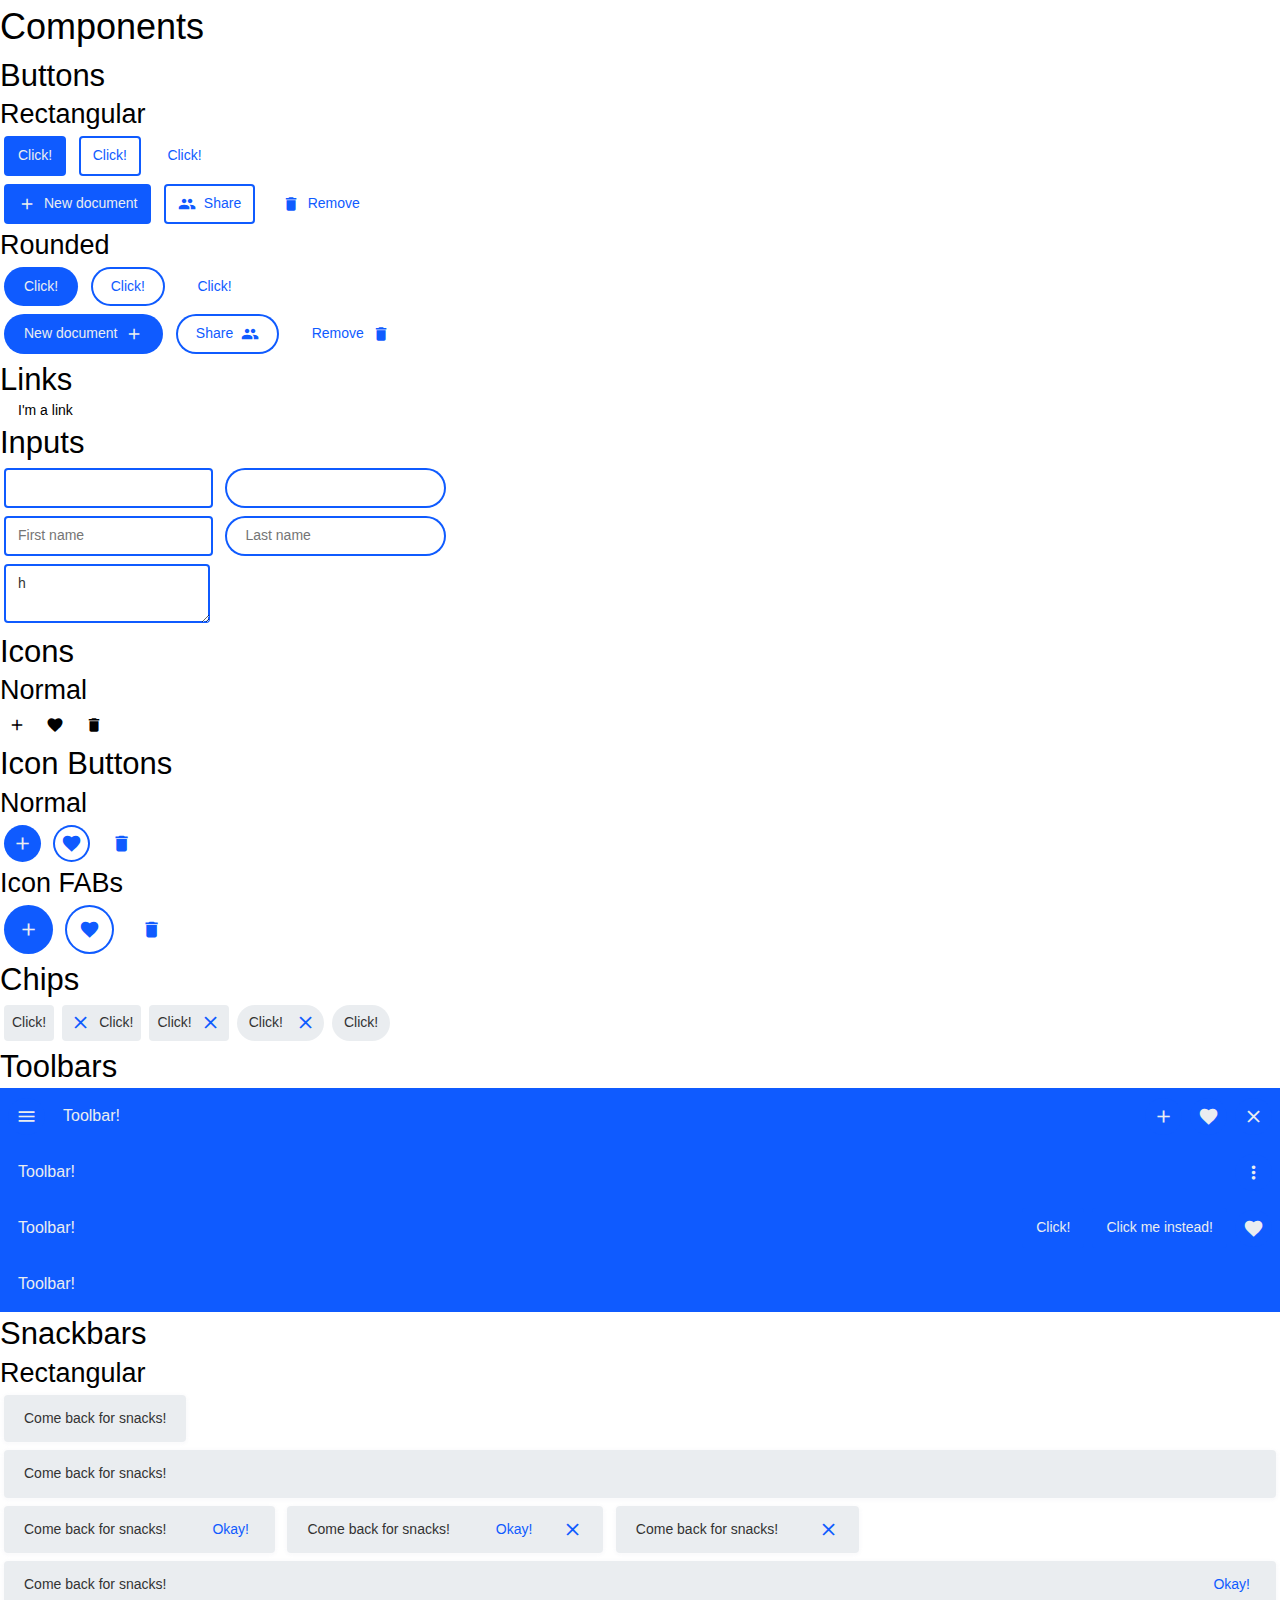
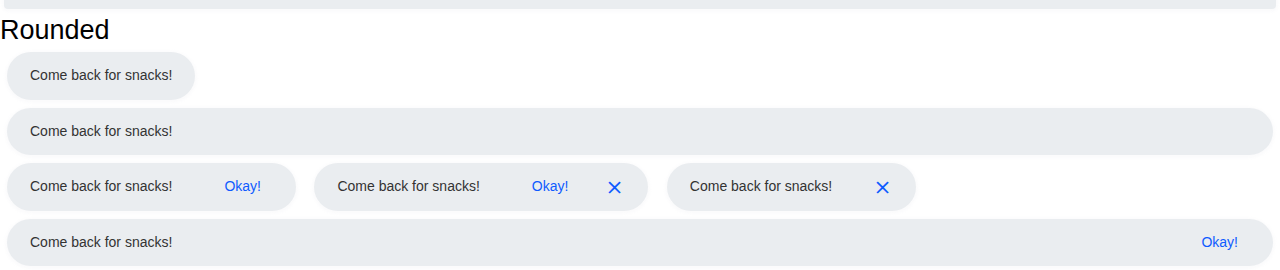
==== commit f17f9ae6: "add links, fix reset, minor improvements" ====
--- a/geo-css-19-06/index.html
+++ b/geo-css-19-06/index.html
@@ -64,6 +64,12 @@
         </section>
     </article>
     <article>
+        <h2>Links</h2>
+        <section>
+        	<a href="javascript:;" class="link">I'm a link</a>
+        </section>
+    </article>
+    <article>
         <h2>Inputs</h2>
         <section>
         	<input type="text" class="input"/>
@@ -72,6 +78,9 @@
         <section>
         	<input type="text" placeholder="First name" class="input"/>
         	<input type="text" placeholder="Last name"class="input input--round"/>
+        </section>
+        <section>
+            <textarea class="input">h</textarea>
         </section>
     </article>
     <article>
--- a/geo-css-19-06/css/index.min.css
+++ b/geo-css-19-06/css/index.min.css
@@ -1 +1 @@
-a,abbr,acronym,address,applet,article,aside,audio,b,big,blockquote,body,canvas,caption,center,cite,code,dd,del,details,dfn,div,dl,dt,em,embed,fieldset,figcaption,figure,footer,form,h1,h2,h3,h4,h5,h6,header,hgroup,html,i,iframe,img,ins,kbd,label,legend,li,mark,menu,nav,object,ol,output,p,pre,q,ruby,s,samp,section,small,span,strike,strong,sub,summary,sup,table,tbody,td,tfoot,th,thead,time,tr,tt,u,ul,var,video{margin:0;padding:0;border:0;font:inherit;vertical-align:baseline}article,aside,details,figcaption,figure,footer,header,hgroup,menu,nav,section{display:block}body{line-height:1}ol,ul{list-style:none}blockquote,q{quotes:none}blockquote:after,blockquote:before,q:after,q:before{content:none}table{border-collapse:collapse;border-spacing:0}button,input{font-family:inherit}a{text-decoration:inherit}a:hover{text-decoration:underline}.force-no-outline button::-moz-focus-inner{border:0}.force-no-outline *{outline:0}html{font-size:100%;font-family:-apple-system,BlinkMacSystemFont,"Segoe UI",Roboto,Oxygen,Ubuntu,Cantarell,"Open Sans","Helvetica Neue",sans-serif}.h1,.h2,h1,h2{font-size:2.25rem;font-weight:400;line-height:1.5}.h2,h2{font-size:1.9375rem;line-height:1.4}.h3,.h4,.h5,.h6,h3,h4,h5,h6{font-size:1.6875rem;font-weight:500;line-height:1.3}.h4,.h5,.h6,h4,h5,h6{font-size:1.5rem}.h5,.h6,h5,h6{font-size:1.3125rem;line-height:1.2}.h6,h6{font-size:1.125rem;font-weight:600}.input,.p1,.p2,caption,figcaption,p{font-size:1rem;font-weight:400;line-height:1.4}.input,.p2,caption,figcaption{font-size:.875rem}.input{padding:10px 14px;margin:4px;border-radius:.25rem;box-shadow:inset #0f5bff 0 0 0 2px;background:unset;color:#333;border:0}.input--round{padding-left:20px;padding-right:20px;border-radius:624.9375rem}.button{padding:10px 14px;margin:4px;font-size:.875rem;line-height:1.4;border-radius:.25rem;position:relative;overflow:hidden;font-weight:500;background:#0f5bff;color:#eaedf0;border:0}.button::after,.button::before{content:"";position:absolute;top:0;left:0;right:0;bottom:0;background:currentColor;transition:opacity .1s ease-in,box-shadow .2s ease-in;opacity:0}.button:active::after,.button:focus::before,.button:hover::before{opacity:.24}.button:hover{box-shadow:rgba(15,91,255,.2) 0 1px 3px 2px}.button--round{padding-left:20px;padding-right:20px;border-radius:624.9375rem}.button--outline:active::after,.button--outline:focus::before,.button--outline:hover::before,.button--text:active::after,.button--text:focus::before,.button--text:hover::before{opacity:.16}.button--outline,.button--outline:hover{box-shadow:inset currentColor 0 0 0 2px}.button--outline,.button--text{background:unset;color:#0f5bff}.button--text:hover{box-shadow:none}.icon{padding:8px;font-size:1.125rem;font-weight:400;line-height:1;display:inline-block}.icon-separator{padding-left:4px;padding-right:4px}.button{display:inline-flex;flex-direction:row;align-items:center}.button .icon{padding:0}.button--icon,.button--icon-fab{padding:8px;font-size:1.3125rem;border-radius:624.9375rem;font-weight:400;display:inline-block;line-height:1}.button--icon-fab{padding:14px}.chip{margin:4px;font-size:.875rem;font-weight:400;line-height:1.4;border-radius:.25rem;padding-left:4px;padding-right:4px;display:inline-flex;align-items:center;background:#eaedf0;color:#333;border:0}.chip .chip__text{padding:8px 4px}.chip .button{padding:4px;margin:0}.chip--round{border-radius:624.9375rem}.chip--round .chip__text{padding-left:8px;padding-right:8px}.toolbar{padding-left:4px;padding-right:4px;display:flex;flex-direction:row;align-items:center;background:#0f5bff;color:#eaedf0}.toolbar .button{box-shadow:none}.toolbar__text{padding:20px 14px;flex:1}.snackbar,.toolbar__actions{display:inline-flex;align-items:center}.toolbar__actions{flex-direction:row;margin:0}.snackbar{margin:4px;font-size:.875rem;font-weight:400;line-height:1.4;border-radius:.25rem;background:#eaedf0;color:#333;box-shadow:rgba(234,237,240,.2) 0 1px 3px 2px}.snackbar--full-width{display:flex}.snackbar--round{border-radius:624.9375rem;padding-left:3px;padding-right:3px;margin-left:7px;margin-right:7px}.snackbar__text{margin:14px 20px;flex:1}.snackbar__actions{display:flex;flex-direction:row;align-items:center;padding-left:8px;padding-right:8px}.snackbar__actions .button{margin:0 4px}+a,abbr,acronym,address,applet,article,aside,audio,b,big,blockquote,body,canvas,caption,center,cite,code,dd,del,details,dfn,div,dl,dt,em,embed,fieldset,figcaption,figure,footer,form,h1,h2,h3,h4,h5,h6,header,hgroup,html,i,iframe,img,ins,kbd,label,legend,li,mark,menu,nav,object,ol,output,p,pre,q,ruby,s,samp,section,small,span,strike,strong,sub,summary,sup,table,tbody,td,tfoot,th,thead,time,tr,tt,u,ul,var,video{margin:0;padding:0;border:0;font:inherit;vertical-align:baseline}article,aside,details,figcaption,figure,footer,header,hgroup,menu,nav,section{display:block}body{line-height:1}ol,ul{list-style:none}blockquote,q{quotes:none}blockquote:after,blockquote:before,q:after,q:before{content:none}table{border-collapse:collapse;border-spacing:0}button,input,textarea{font-family:inherit;font-size:inherit}a{text-decoration:inherit}a:hover{text-decoration:underline}.force-no-outline button::-moz-focus-inner{border:0}.force-no-outline *{outline:0}html{font-size:100%;font-family:-apple-system,BlinkMacSystemFont,"Segoe UI",Roboto,Oxygen,Ubuntu,Cantarell,"Open Sans","Helvetica Neue",sans-serif}.h1,.h2,h1,h2{font-size:2.25rem;font-weight:400;line-height:1.5}.h2,h2{font-size:1.9375rem;line-height:1.4}.h3,.h4,.h5,.h6,h3,h4,h5,h6{font-size:1.6875rem;font-weight:500;line-height:1.3}.h4,.h5,.h6,h4,h5,h6{font-size:1.5rem}.h5,.h6,h5,h6{font-size:1.3125rem;line-height:1.2}.h6,h6{font-size:1.125rem;font-weight:600}.p1,p{font-size:1rem;font-weight:400;line-height:1.4}.input,.link,.p2,caption,figcaption{font-size:.875rem;font-weight:400;line-height:1.4}.input,.link{padding:10px 14px;margin:4px;font-weight:500;color:inherit}.input{font-weight:400;border-radius:.25rem;box-shadow:inset #0f5bff 0 0 0 2px;background:unset;color:#333;border:0}.input--round{padding-left:20px;padding-right:20px;border-radius:62.4375rem}.button{padding:10px 14px;margin:4px;font-size:.875rem;line-height:1.4;border-radius:.25rem;position:relative;overflow:hidden;font-weight:500;background:#0f5bff;color:#eaedf0;border:0}.button::after,.button::before{content:"";position:absolute;top:0;left:0;right:0;bottom:0;background:currentColor;transition:opacity .1s ease-in,box-shadow .2s ease-in;opacity:0}.button:active::after,.button:focus::before,.button:hover::before{opacity:.24}.button:hover{box-shadow:rgba(15,91,255,.2) 0 1px 3px 2px}.button--round{padding-left:20px;padding-right:20px;border-radius:62.4375rem}.button--outline:active::after,.button--outline:focus::before,.button--outline:hover::before,.button--text:active::after,.button--text:focus::before,.button--text:hover::before{opacity:.16}.button--outline,.button--outline:hover{box-shadow:inset currentColor 0 0 0 2px}.button--outline,.button--text{background:unset;color:#0f5bff}.button--text:hover{box-shadow:none}.icon{padding:8px;font-size:1.125rem;font-weight:400;line-height:1;display:inline-block}.icon-separator{padding-left:4px;padding-right:4px}.button{display:inline-flex;flex-direction:row;align-items:center}.button .icon{padding:0}.button--icon,.button--icon-fab{padding:8px;font-size:1.3125rem;border-radius:62.4375rem;font-weight:400;display:inline-block;line-height:1}.button--icon-fab{padding:14px}.chip{margin:4px;font-size:.875rem;font-weight:400;line-height:1.4;border-radius:.25rem;padding-left:4px;padding-right:4px;display:inline-flex;align-items:center;background:#eaedf0;color:#333;border:0}.chip .chip__text{padding:8px 4px}.chip .button{padding:4px;margin:0}.chip--round{border-radius:62.4375rem}.chip--round .chip__text{padding-left:8px;padding-right:8px}.toolbar{padding-left:4px;padding-right:4px;display:flex;flex-direction:row;align-items:center;background:#0f5bff;color:#eaedf0}.toolbar__text{padding:20px 14px;flex:1}.snackbar,.toolbar__actions{display:inline-flex;align-items:center}.toolbar__actions{flex-direction:row;margin:0}.snackbar{margin:4px;font-size:.875rem;font-weight:400;line-height:1.4;border-radius:.25rem;background:#eaedf0;color:#333;box-shadow:rgba(234,237,240,.2) 0 1px 3px 2px}.snackbar--full-width{display:flex}.snackbar--round{border-radius:62.4375rem;padding-left:3px;padding-right:3px;margin-left:7px;margin-right:7px}.snackbar__text{margin:14px 20px;flex:1}.snackbar__actions{display:flex;flex-direction:row;align-items:center;padding-left:8px;padding-right:8px}.snackbar__actions .button{margin:0 4px}